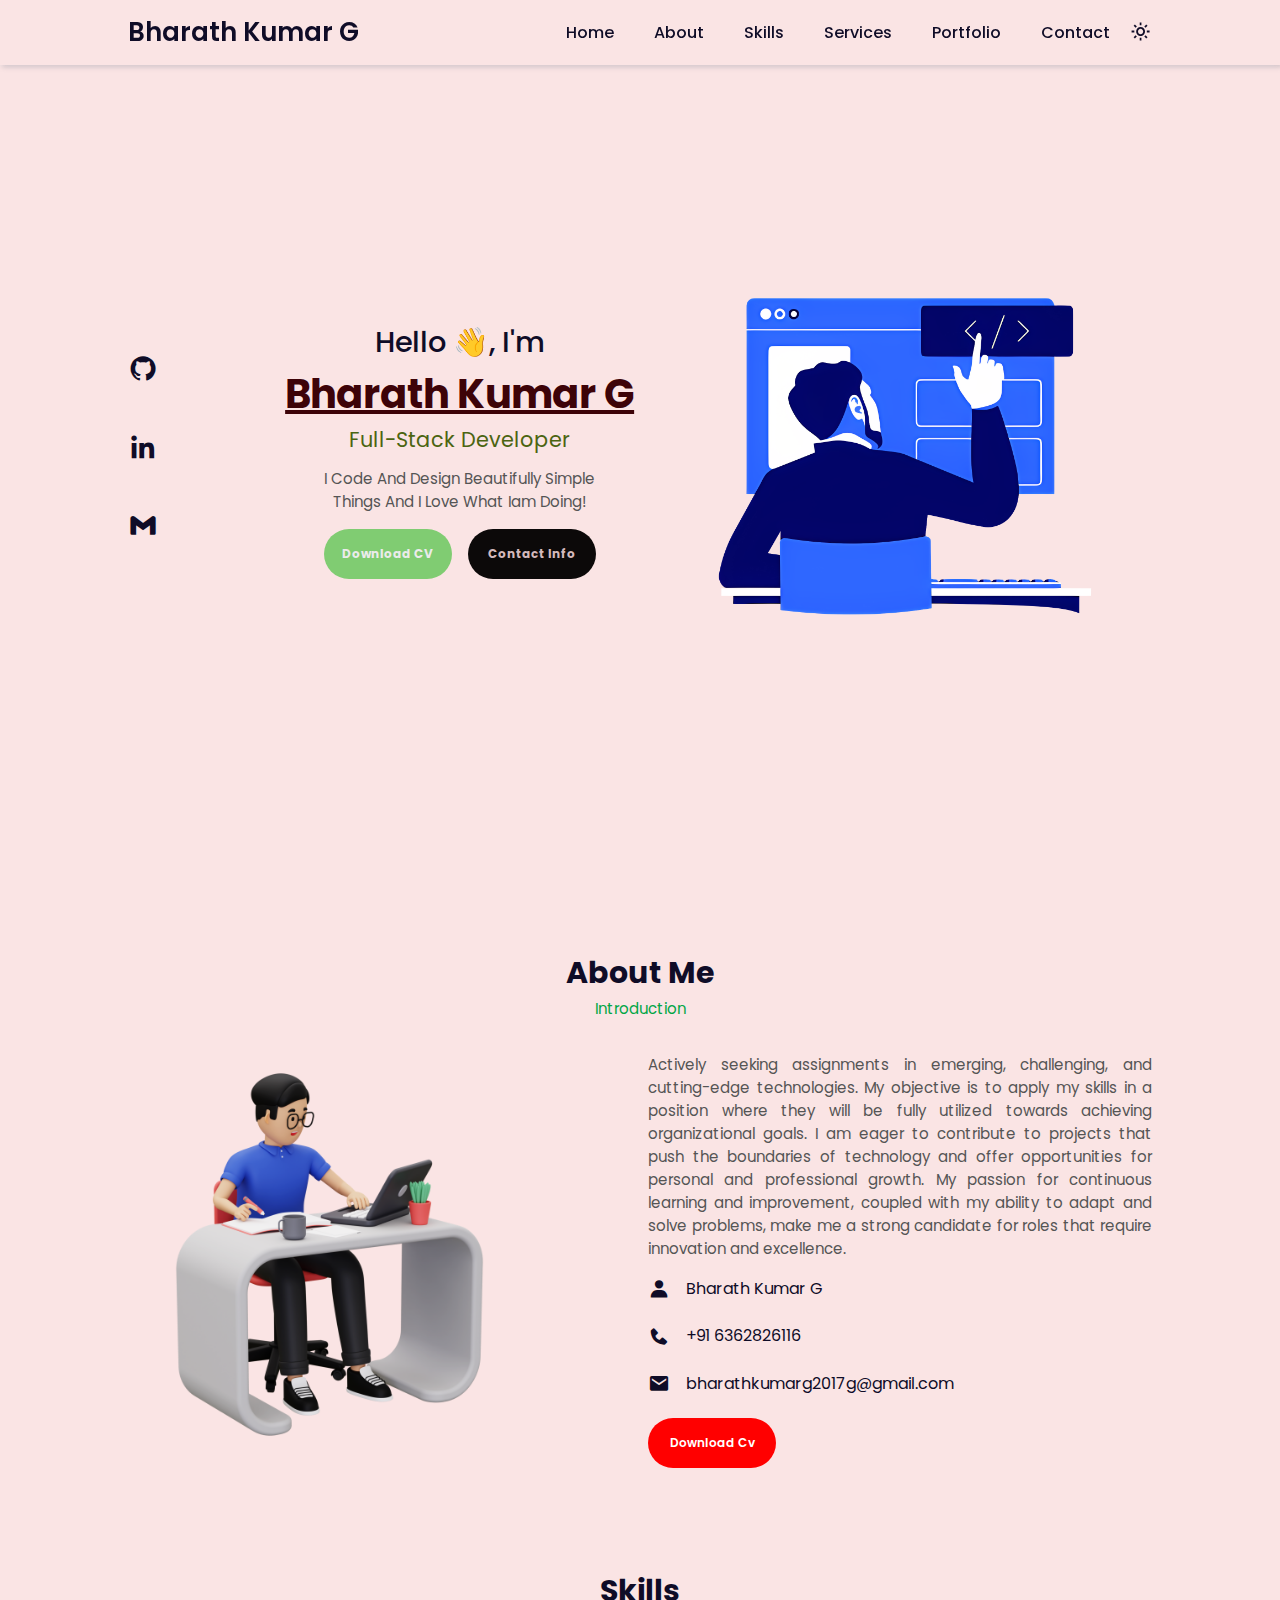
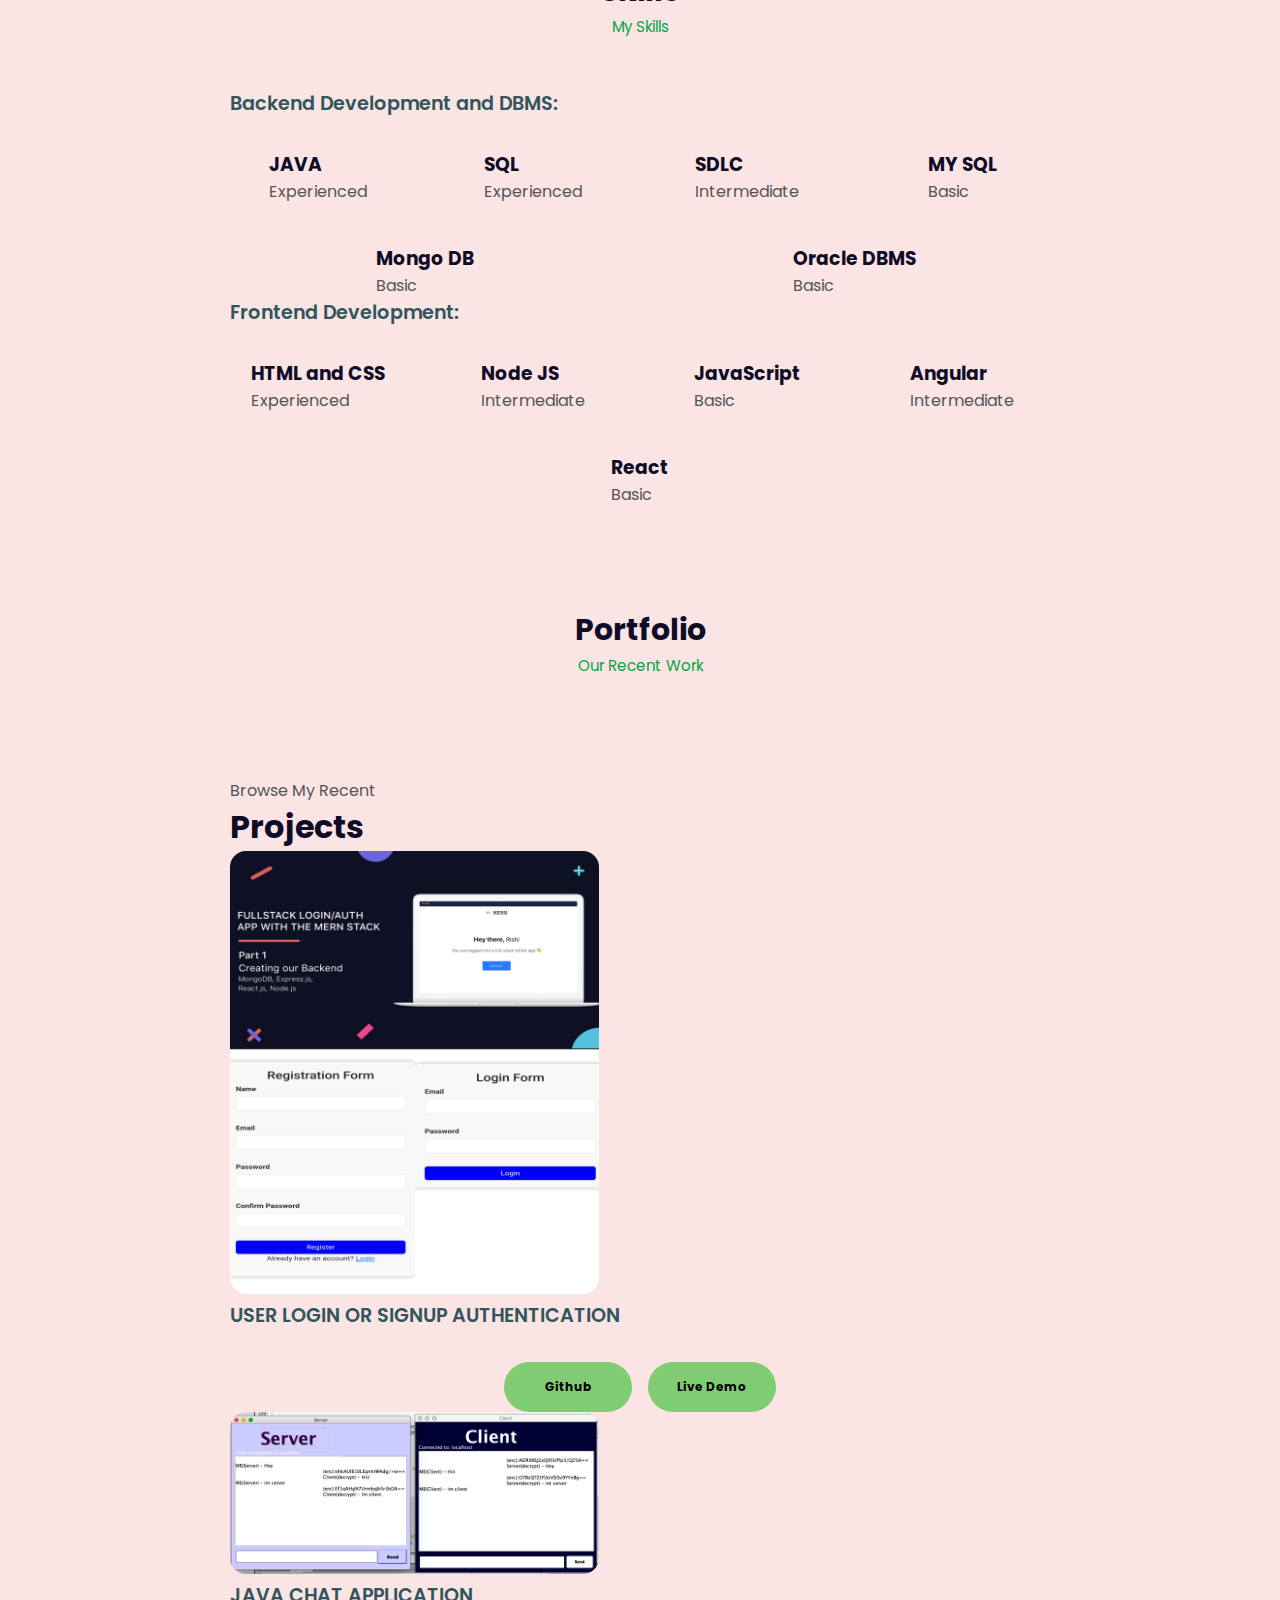
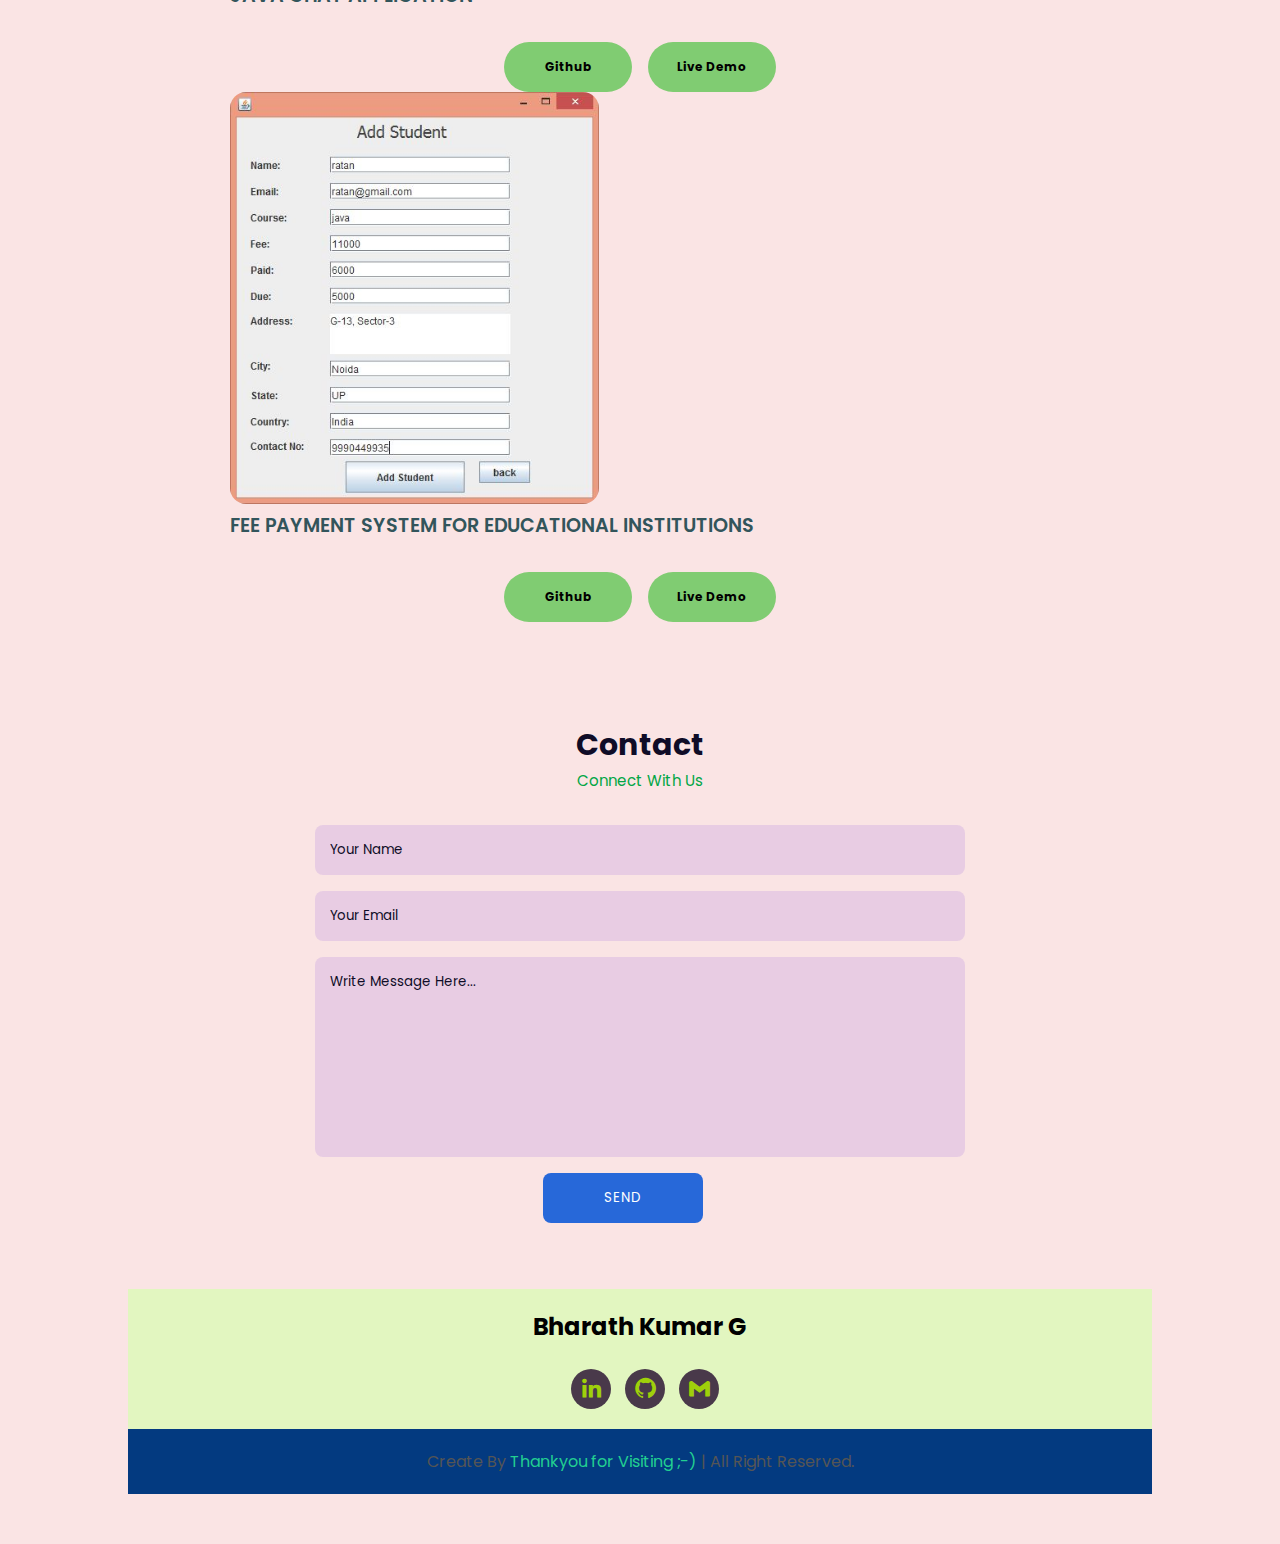
==== index.html @ 80335f88 "Update and rename home.html to index.html" ====
<!DOCTYPE html>
<html lang="en">
  <head>
    <meta charset="UTF-8" />
    <meta http-equiv="X-UA-Compatible" content="IE=edge" />
    <meta name="viewport" content="width=device-width, initial-scale=1.0" />
    <title>Bharath Kumar G - Portfolio</title>
    <link rel="icon" href="./assets/header logo.png">
    <!-- Link To CSS -->
    <link rel="stylesheet" href="./style.css" />
    <link rel="stylesheet" href="./mediaqueries.css">
    <!-- Box Icons -->
    <link
      rel="stylesheet"
      href="https://cdn.jsdelivr.net/npm/boxicons@latest/css/boxicons.min.css"
    />
  </head>
  <body>
    <!-- Navbar -->
    <header>
      <a href="#" class="logo">Bharath Kumar G</a>

      <div class="bx bx-menu" id="menu-icon"></div>

      <ul class="navbar">
        <li><a href="#home">Home</a></li>
        <li><a href="#about">About</a></li>
        <li><a href="#skills">Skills</a></li>
        <li><a href="#services">Services</a></li>
        <li><a href="#portfolio">Portfolio</a></li>
        <li><a href="#contact">Contact</a></li>
        <div class="bx bx-sun" id="darkmode"></div>
      </ul>
    </header>
    <!-- Home -->

    <section class="home" id="home">
      <div class="social">
        <a href="https://github.com/BharathKG3366" target="_blank"><i class="bx bxl-github"></i></a>
        <a href="https://www.linkedin.com/in/bharath-kumar-g-117884292" target="_blank"><i class="bx bxl-linkedin"></i></a>
        <a href="mailto:bharathkumarg2017g@gmail.com" target="_blank"><i class="bx bxl-gmail"></i></a>
      </div>
      <div class="home-img">
        <img src="./assets/home about.png" alt="" />
      </div>
      <div class="home-text">
        <span>Hello 👋, I'm</span>
        <h1>Bharath Kumar G </h1>
        <h2>Full-Stack Developer</h2>
        <p>
          I Code And Design Beautifully Simple  <br />
          Things And I Love What Iam Doing! <br />
        
        </p>
        <div class="btn-container">
            <button
              class="btn btn-color-2"
              onclick="window.open('./assets/Bharath Kumar G.pdf')"
            >
              Download CV
            </button>
            <button class="btn btn-color-1" onclick="location.href='./#contact'">
              Contact Info
            </button>
          </div>
      </div>
    </section>
    <!-- About -->
    <section class="about" id="about">
      <div class="heading">
        <h2>About Me</h2>
        <span>Introduction</span>
      </div>
      <!-- About Content -->
      <div class="about-container">
        <div class="about-img">
          <img src="./assets/121.png.png" alt="" />
        </div>
        <div class="about-text">
          <p>
            Actively seeking assignments in emerging, challenging, and cutting-edge technologies. My objective is to apply my skills in a position where they will be fully utilized towards achieving organizational goals. I am eager to contribute to projects that push the boundaries of technology and offer opportunities for personal and professional growth. My passion for continuous learning and improvement, coupled with my ability to adapt and solve problems, make me a strong candidate for roles that require innovation and excellence.
          </p>
          <div class="information">
            <!-- Box 1 -->
            <div class="info-box">
              <i class="bx bxs-user"></i>
              <span>Bharath Kumar G</span>
            </div>
            <!-- Box 2 -->
            <div class="info-box">
              <i class="bx bxs-phone"></i>
              <span>+91 6362826116</span>
            </div>
            <!-- Box 3 -->
            <div class="info-box">
              <i class="bx bxs-envelope"></i>
              <span>bharathkumarg2017g@gmail.com</span>
            </div>
          </div>
          <a onclick="window.open('./assets/Bharath Kumar G.pdf')" class="btn">Download Cv</a>
        </div>
      </div>
    </section>
    <!-- Skills -->
    <section class="skills" id="skills">
      <div class="heading">
        <h2>Skills</h2>
        <span>My Skills</span>
      </div>
      <!-- Skills Content -->
      <section id="experience">
        
        <div class="experience-details-container">
          <div class="about-containers">
            <div class="details-container">
              <h2 class="experience-sub-title">Backend Development and DBMS:</h2>
              <div class="article-container">
                <article>
                  
                  <div>
                    <h3>JAVA</h3>
                    <p>Experienced</p>
                  </div>
                </article>
                <article>
                  
                  <div>
                    <h3>SQL</h3>
                    <p>Experienced</p>
                  </div>
                </article>
                <article>
                  
                  <div>
                    <h3>SDLC</h3>
                    <p>Intermediate</p>
                  </div>
                </article>
                <article>
                  
                  <div>
                    <h3>MY SQL</h3>
                    <p>Basic</p>
                  </div>
                </article>
                <article>
                 
                  <div>
                    <h3>Mongo DB</h3>
                    <p>Basic</p>
                  </div>
                </article>
                <article>
                  
                  <div>
                    <h3>Oracle DBMS</h3>
                    <p>Basic</p>
                  </div>
                </article>
              </div>
            </div>
            <div class="details-container">
              <h2 class="experience-sub-title">Frontend Development:</h2>
              <div class="article-container">
                <article>
                  
                  <div>
                    <h3>HTML and CSS</h3>
                    <p>Experienced</p>
                  </div>
                </article>
                <article>
                  
                  <div>
                    <h3>Node JS</h3>
                    <p>Intermediate</p>
                  </div>
                </article>
                <article>
                  
                  <div>
                    <h3>JavaScript</h3>
                    <p>Basic</p>
                  </div>
                </article>
                <article>
                  
                  <div>
                    <h3>Angular</h3>
                    <p>Intermediate</p>
                  </div>
                </article>
                <article>
                 
                  <div>
                    <h3>React</h3>
                    <p>Basic</p>
                  </div>
                </article>
              </div>
            </div>
          </div>
        </div>
      
    </section>
    <!-- Portfolio -->
    <section class="portfolio" id="portfolio">
      <div class="heading">
        <h2>Portfolio</h2>
        <span>Our Recent Work</span>
      </div>
    </section>
    <section id="projects">
      <p class="section__text__p1">Browse My Recent</p>
      <h1 class="title">Projects</h1>
      <div class="experience-details-container">
        <div class="about-containers">
          <div class="details-container color-container">
            <div class="article1-container">
              <img
                src="./assets/project-1.png"
                alt="Project 1"
                class="project-img"
              />
            </div>
            <h2 class="experience-sub-title">USER LOGIN OR SIGNUP AUTHENTICATION</h2>
            <div class="btn-container">
              <button
                class="btn btn-color-2 project-btn"
                onclick="location.href='https://github.com/'"
              >
                Github
              </button>
              <button
                class="btn btn-color-2 project-btn"
                onclick="location.href='https://github.com/'"
              >
                Live Demo
              </button>
            </div>
          </div>
          <div class="details-container color-container">
            <div class="article1-container">
              <img
                src="./assets/project-2.png"
                alt="Project 2"
                class="project-img"
              />
            </div>
            <h2 class="experience-sub-title">JAVA CHAT APPLICATION</h2>
            <div class="btn-container">
              <button
                class="btn btn-color-2 project-btn"
                onclick="location.href='https://github.com/'"
              >
                Github
              </button>
              <button
                class="btn btn-color-2 project-btn"
                onclick="location.href='https://github.com/'"
              >
                Live Demo
              </button>
            </div>
          <div class="details-container color-container">
            <div class="article1-container">
              <img
                src="./assets/project-3.png"
                alt="Project 3"
                class="project-img"
              />
            </div>
            <h2 class="experience-sub-title">FEE PAYMENT SYSTEM FOR EDUCATIONAL INSTITUTIONS</h2>
            <div class="btn-container">
              <button
                class="btn btn-color-2 project-btn"
                onclick="location.href='https://github.com/'"
              >
                Github
              </button>
              <button
                class="btn btn-color-2 project-btn"
                onclick="location.href='https://github.com/'"
              >
                Live Demo
              </button>
            </div>
          </div>
      </div>
    </section>
    <!-- Contact -->
    <section class="contact" id="contact">
      <div class="heading">
        <h2>Contact</h2>
        <span>Connect With Us</span>
      </div>
      <div class="contact-form">
        <form action="">
          <input type="text" placeholder="Your Name" />
          <input type="email" name="" id="" placeholder="Your Email" />
          <textarea
            name=""
            id=""
            cols="30"
            rows="10"
            placeholder="Write Message Here..."
          ></textarea>
          <input type="button" value="Send" class="contact-button" />
        </form>
      </div>
    </section>
    <!-- Footer -->
    <div class="footer">
      <h2>Bharath Kumar G</h2>
      <div class="footer-social">
        <a href="#"><i class="bx bxl-linkedin"></i></a>
        <a href="#"><i class="bx bxl-github"></i></a>
        <a href="#"><i class="bx bxl-gmail"></i></a>
      </div>
    </div>
    <!-- Copyright -->
    <div class="copyright">
      <p>Create By <a href="">Thankyou for Visiting ;-)</a> | All Right Reserved.</p>
    </div>

    <!-- Link To JS -->
    <script src="./script.js"></script>
  </body>
</html>
---- style.css ----
/* Google Fonts */
@import url("https://fonts.googleapis.com/css2?family=Poppins:wght@200;300;400;500;600;700&display=swap");
@import url("https://fonts.googleapis.com/css2?family=Poppins:wght@300;400;500;600&display=swap");


* {
  margin: 0;
  padding: 0;
  box-sizing: border-box;
  list-style: none;
  text-decoration: none;
  scroll-behavior: smooth;
  scroll-padding-top: 2rem;
  font-family: "Poppins", sans-serif;
}


body {
  font-family: "Poppins", sans-serif;
}

html {
  scroll-behavior: smooth;
}

p {
  color: rgb(85, 85, 85);
}

:root {
  --main-color: #033a80;
  --bg-color: #fae4e4;
  --text-color: #0f0c27;
  --hover: hsl(260, 100%, 51%);
 
  --big-font: 3.2rem;
  --medium-font: 1.8rem;
  --p-font: 0.941rem;
}
section {
  padding: 50px 10%;
}
body.active {
  --text-color: #fff;
  --bg-color: #0f0c27;
}
body {
  background: var(--bg-color);
  color: var(--text-color);
}
*::selection {
  color: var(--bg-color);
  background: var(--main-color);
}
.heading {
  text-align: center;
}
.heading h2 {
  font-size: 30px;
}
 
.heading span {
  font-size: var(--p-font);
  color: rgb(2, 166, 70);
}
header {
  position: fixed;
  width: 100%;
  top: 0;
  right: 0;
  z-index: 1000;
  display: flex;
  align-items: center;
  justify-content: space-between;
  background: var(--bg-color);
  padding: 13px 10%;
  transition: 0.2s;
  box-shadow: -3px -3px 7px #ffffff73,
				2px 2px 5px rgba(94, 104, 121, 0.288);
}
header.shadow {
  box-shadow: 0 0 4px rgb(14 55 54 / 15%);
}
.logo {
  font-size: 1.61rem;
  font-weight: 600;
  color: var(--text-color);
}
.navbar {
  display: flex;
}
.navbar a {
  font-size: 1rem;
  padding: 10px 20px;
  color: var(--text-color);
  font-weight: 500;
}
.navbar a:hover {
  color: var(--hover);
  font-size: 1.1rem;
}
#menu-icon {
  font-size: 24px;
  cursor: pointer;
  z-index: 10001;
  display: none;
}
#darkmode {
  font-size: 22px;
  cursor: pointer;
}
.home {
  position: relative;
  width: 100%;
  min-height: 100vh;
  display: grid;
  grid-template-columns: 0.2fr 1fr 1fr;
  align-items: center;
  gap: 1rem;
  justify-content: center;
}
.home-img {
  order: 3;
}
.home-img img {
  width: 90%;
}
.home-text{
    align-self: center;
    text-align: center;

}
.home-text span {
  font-size: var(--medium-font);
  font-weight: 500;
}
.home-text h1 {
  font-size: 40px;
  text-decoration: underline;
  color: #3d0308;
  
}

.home-text h2 {
  font-size: 1.3rem;
  font-weight: 400;
  color: rgb(75, 100, 17);
}
.home-text p {
  font-size: var(--p-font);
  font-weight: 400;
  margin: 0.7rem 0 1rem;
}
.social {
  display: flex;
  flex-direction: column;
  display: flex;
  justify-content: center;
  margin-top: 1rem;
  gap: 1rem;
  
}
.social a {
  margin-bottom: 1rem;
  font-size: 30px;
  color: var(--text-color);
  
  
}
.social a:hover {
    font-size: 35px;
  color: var(--hover);
}


.btn {
  display: flex;
  justify-content: center;
  background: red;
  color: #fff;
  padding: 0.7rem 1.3rem;
  border-radius: 0.5rem;
  font-size: 12px;
  font-weight: bold;
}
.btn:hover {
  background: blue;
}

/* BUTTONS */

.btn-container {
    display: flex;
    justify-content: center;
    gap: 1rem;
  }
  
  .btn {
    font-weight: 600;
    transition: all 300ms ease;
    padding: 1rem;
    width: 8rem;
    border-radius: 2rem;
  }
  
  .btn-color-1,
  .btn-color-2 {
    
    font-size: 12px;
    font-weight: bold;
    
  }
  
  .btn-color-1:hover,
  .btn-color-2:hover {
    cursor: pointer;
    
  }
  
  .btn-color-1{
    background: rgb(12, 9, 9);
    color: #d4b9bc;
    border: none;
    
  }
  
  .btn-color-1:hover {
    background: rgb(6, 154, 180);
    color: #220656;
  }
  
  .btn-color-2 {
    background: rgb(128, 204, 114);
    border-radius: 12px red;
    color: #ebebeb;
    border: none;
  }
  
  .btn-color-2:hover {
    background: rgb(66, 31, 12);
    color: #6b353a;
  }
  
  .btn-container {
    gap: 1rem;
  }
 

.about-container {
  display: grid;
  grid-template-columns: repeat(2, 1fr);
  gap: 1rem;
  margin-top: 2rem;
}
 
.about-img img {
  width: 80%;
  border-radius: 0.5rem;
}
.about-text p {
  font-size: var(--p-font);
  font-weight: 400;
  text-align: justify;
}
.information {
  margin: 1rem 0 1.4rem;
}
.information .info-box {
  display: flex;
  align-items: center;
  margin-bottom: 1.4rem;
}
.information .info-box .bx {
  font-size: 22px;
}
.information .info-box span {
  font-weight: 400;
  margin-left: 1rem;
}

/*exp skills*/
#experience {
  position: relative;
}

.experience-sub-title {
  color: rgb(236, 108, 108);
  font-weight: 700;
  font-size: 1.75rem;
  margin-bottom: 2rem;
}

.experience-details-container {
  display: flex;
  justify-content: center;
  flex-direction: column;
}

.article-container {
  display: flex;
  text-align: initial;
  flex-wrap: wrap;
  flex-direction: row;
  gap: 2.5rem;
  justify-content: space-around;
}

article {
  display: flex;
  width: 10rem;
  justify-content: space-around;
  gap: 0.5rem;
}

article .icon {
  cursor: default;
}

/* PROJECTS SECTION */

#projects {
  position: relative;
}

.article1-container {
  position: relative;
}
.experience-sub-title {
  color: rgb(50, 85, 91);
  font-weight: 600;
  font-size: 1.2rem;
  margin-bottom: 2rem;
}

.project-img {
  border-radius: 1rem;
  width: 45%;
  height: 45%;
}

.project-title {
  margin: 1rem;
  color: black;
}

.project-btn {
  color: black;
  border-color: rgb(163, 163, 163);
}

/*eeeeee*/
.contact-form {
  display: grid;
  place-items: center;
  margin-top: 2rem;
}
.contact-form form {
  display: flex;
  flex-direction: column;
  width: 650px;
}
form input,
textarea {
  padding: 15px;
  border-radius: 0.5rem;
  width: 100%;
  border: none;
  outline: none;
  background: hsla(260, 100%, 44%, 0.1);
  margin-bottom: 1rem;
  color: var(--text-color);
}
form input::placeholder,
textarea::placeholder {
  color: var(--text-color);
}
form textarea {
  resize: none;
  height: 200px;
}
.contact-button {
  width: 160px;
  cursor: pointer;
  background: #2768d9;
  color: #fff;
  justify-content: center;
  text-transform: uppercase;
  letter-spacing: 1px;
  margin-left: 35%;
}
.contact-button:hover {
  background: var(--hover);
}
.footer {
  display: grid;
  place-items: center;
  padding: 20px;
  background: #e2f6c0;
  color: #000;
}
.footer h2 {
  font-size: 1.5rem;
  margin-bottom: 1.6rem;
}
.footer-social a i{
  color: rgb(159, 208, 10);
  font-size: 25px;
  margin-left: 10px;
  text-align: center;
  line-height: 40px;
  background-color: #49394a;
  border-radius: 50%;
  width: 40px;
  height: 40px;
}
.copyright {
  padding: 20px;
  background: var(--main-color);
  text-align: center;
  color: #f4c8ed;
}
.copyright a{
  color: #22cf91;
}
/* Making Responsive */
@media (max-width: 991px) {
  header {
    padding: 18px 4%;
  }
  section {
    padding: 50px 4%;
  }
}
@media (max-width: 881px) {
  :root {
    --big-font: 2.7rem;
    --medium-font: 1.4rem;
  }
}
@media (max-width: 768px) {
  :root {
    --big-font: 2.4rem;
    --medium-font: 1.2rem;
  }
  header {
    padding: 11px 4%;
  }
  #menu-icon {
    display: initial;
    color: var(--text-color);
  }
  header .navbar {
    position: absolute;
    top: -500px;
    left: 0;
    right: 0;
    display: flex;
    flex-direction: column;
    background: var(--bg-color);
    box-shadow: 0 4px 4px rgb(0 0 0 / 10%);
    transition: 0.2s ease;
    text-align: center;
  }
  .navbar.active {
    top: 100%;
  }
  .navbar a {
    padding: 1.5rem;
    display: block;
    background: var(--bg-color);
  }
  #darkmode {
    position: absolute;
    top: 1.4rem;
    right: 2rem;
  }
  .scroll-down {
    display: none;
  }
  .home {
    grid-template-columns: 0.5fr 3fr;
  }
  .home-text {
    grid-column: 1/3;
    padding-left: 1.4rem;
  }
  .home-img {
    order: initial;
  }
  .about-container {
    grid-template-columns: 1fr;
  }
  .about-img {
    display: flex;
    justify-content: center;
  }
  .skills-container {
    grid-template-columns: 1fr;
  }
  .skills-img img {
    padding-left: 0;
  }
  .skills-img {
    padding-top: 2rem;
    display: flex;
    justify-content: center;
  }
  .contact-form form{
    width: 300px;
  }
  .contact-button{
    margin-left: 25%;
  }
}
@media (max-width: 340px) {
  :root {
    --big-font: 1.7rem;
    --medium-font: 1.1rem;
  }
  .home-text span {
    font-size: 1rem;
  }
  .home-text h2 {
    font-size: 0.9rem;
    font-weight: 500;
  }
  .information .info-box span {
    font-size: 1rem;
  }
  .portfolio-content {
    grid-template-columns: repeat(auto-fit, minmax(200px, auto));
  }
  .contact-form form{
    width: 300px;
  }
  .contact-button{
    margin-left: 25%;
  }
}
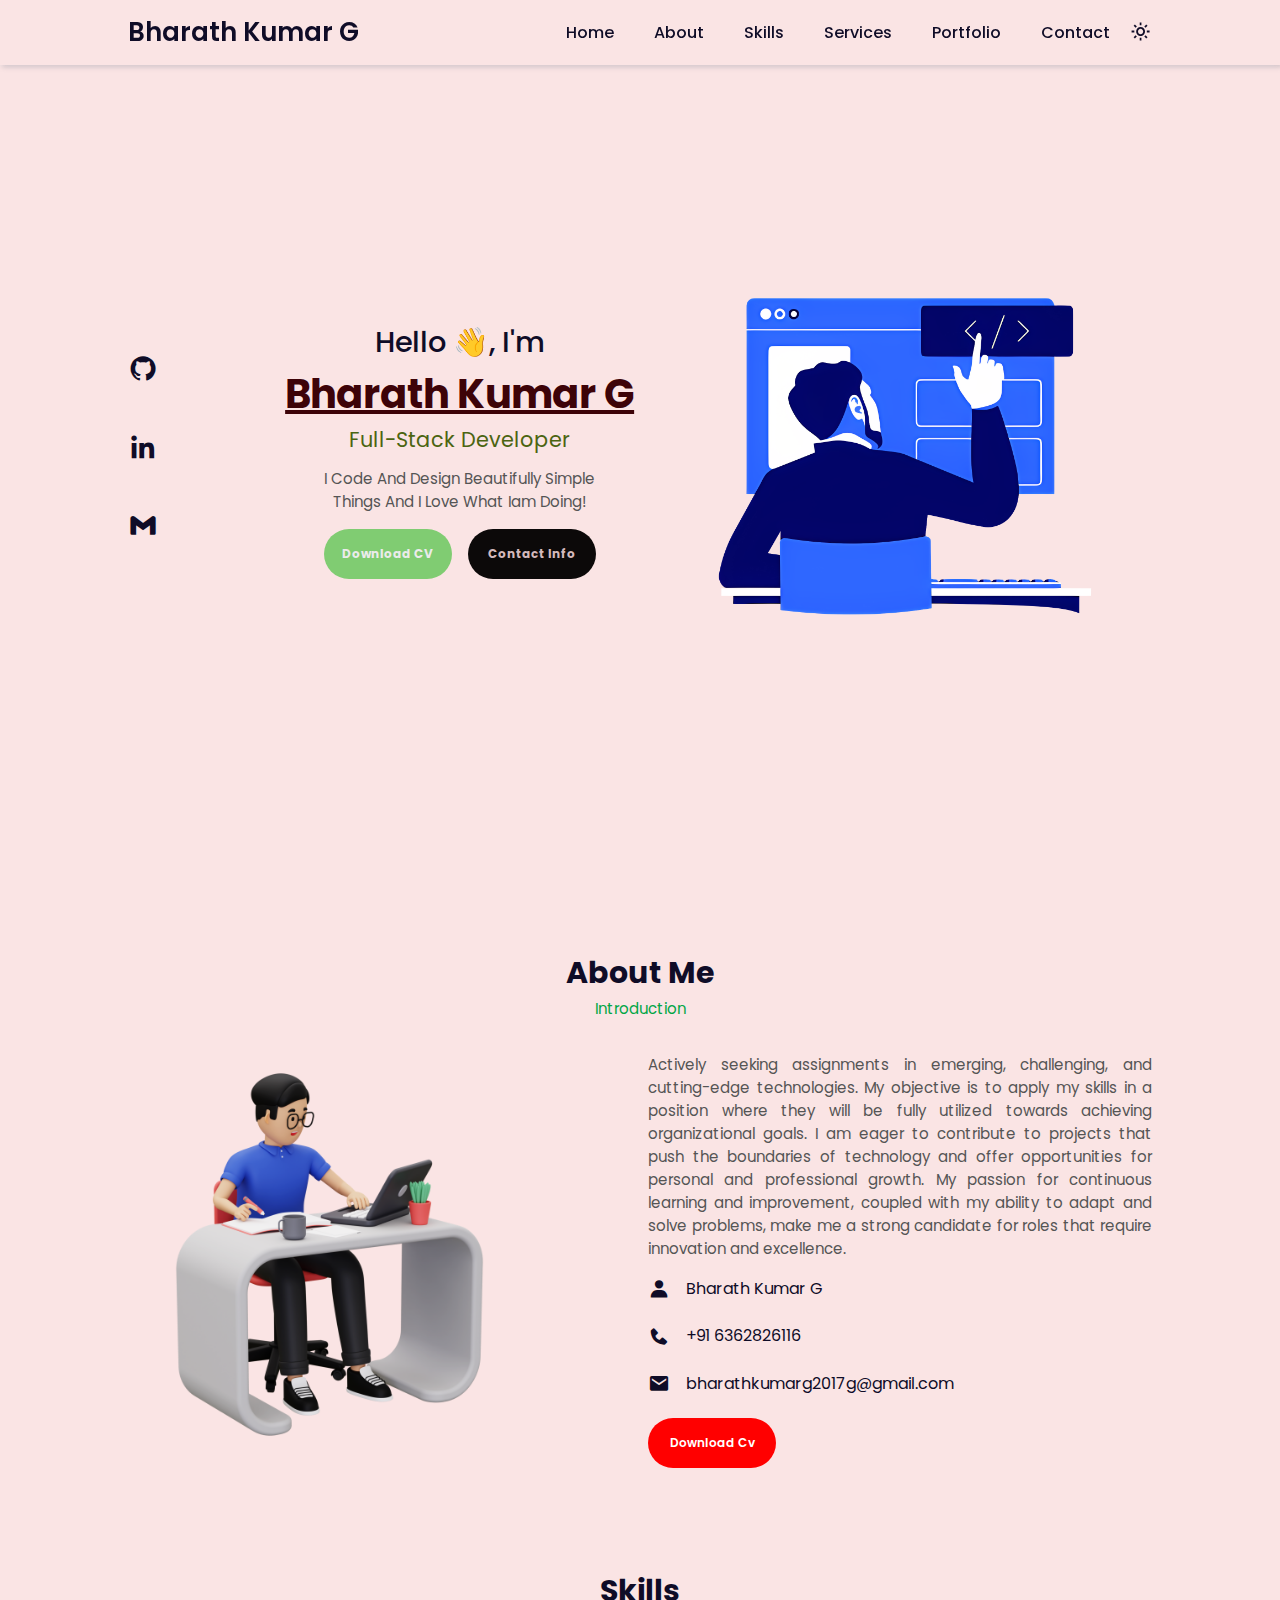
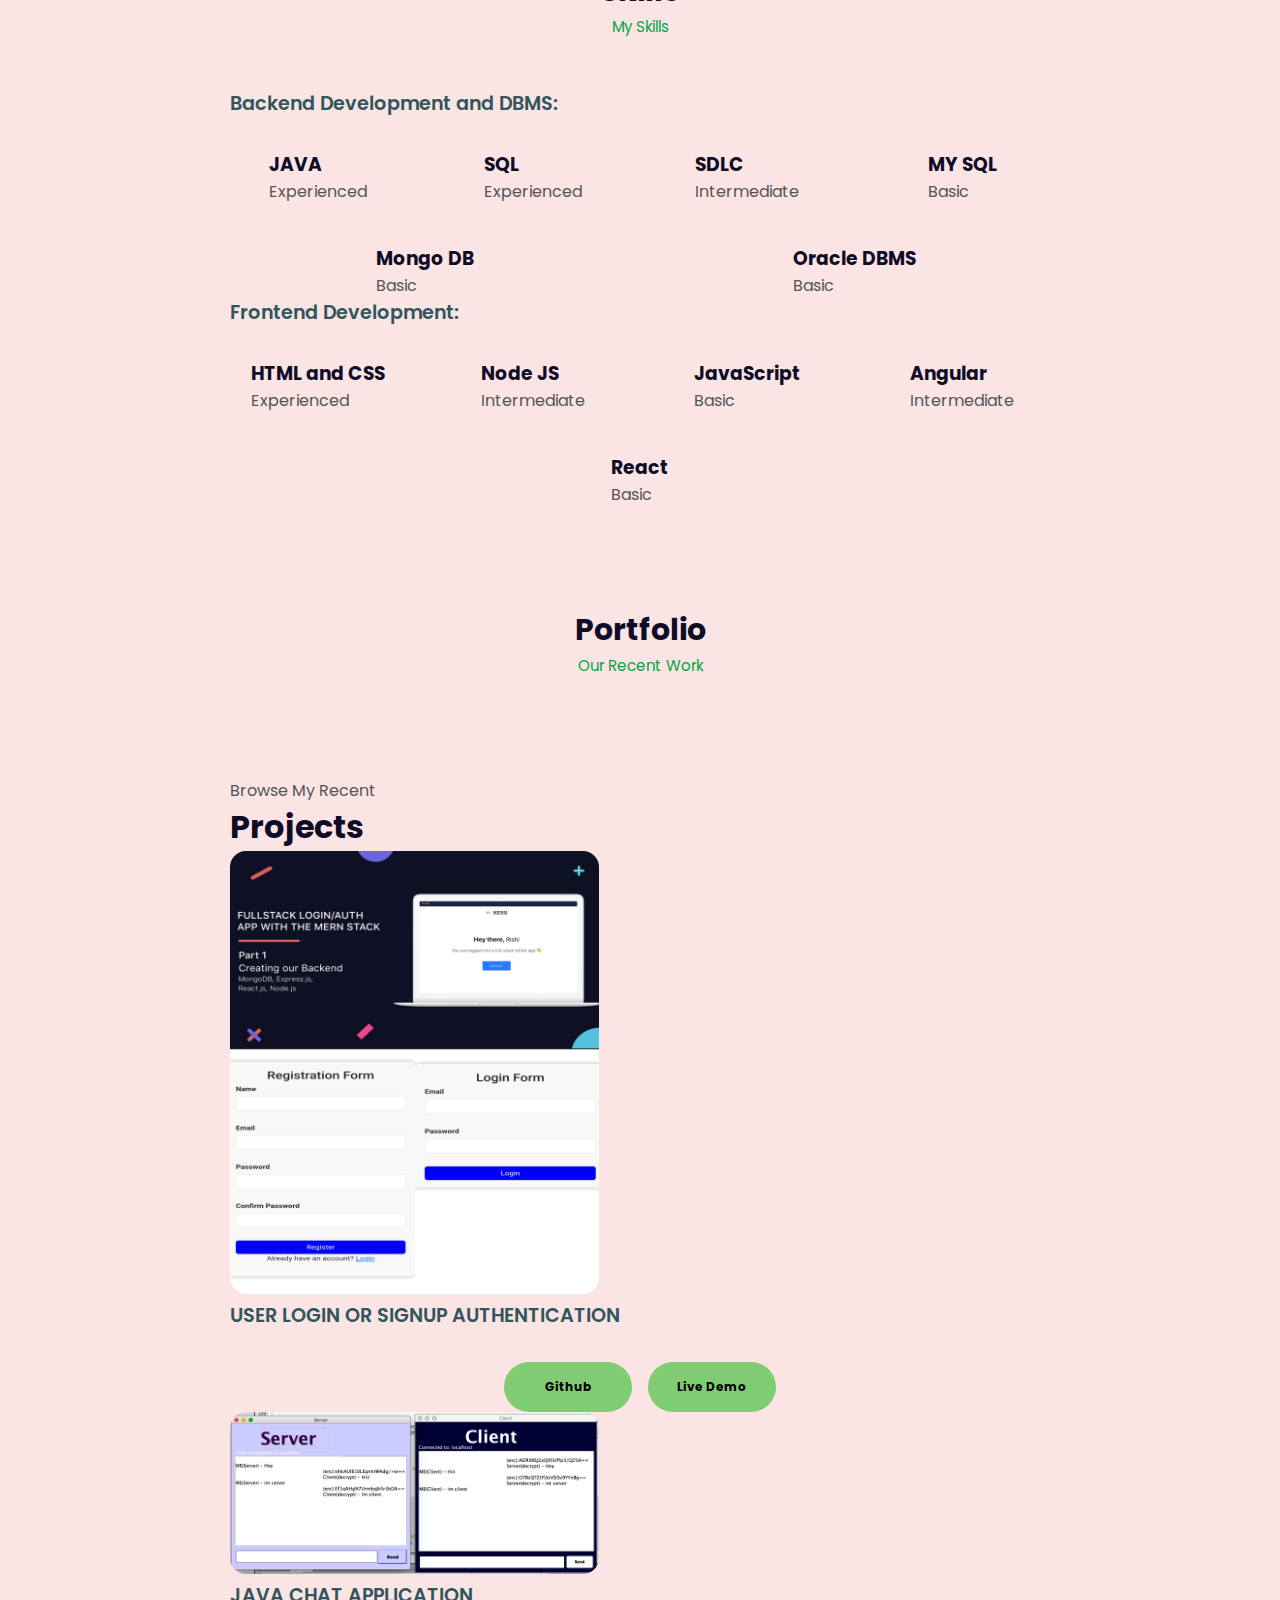
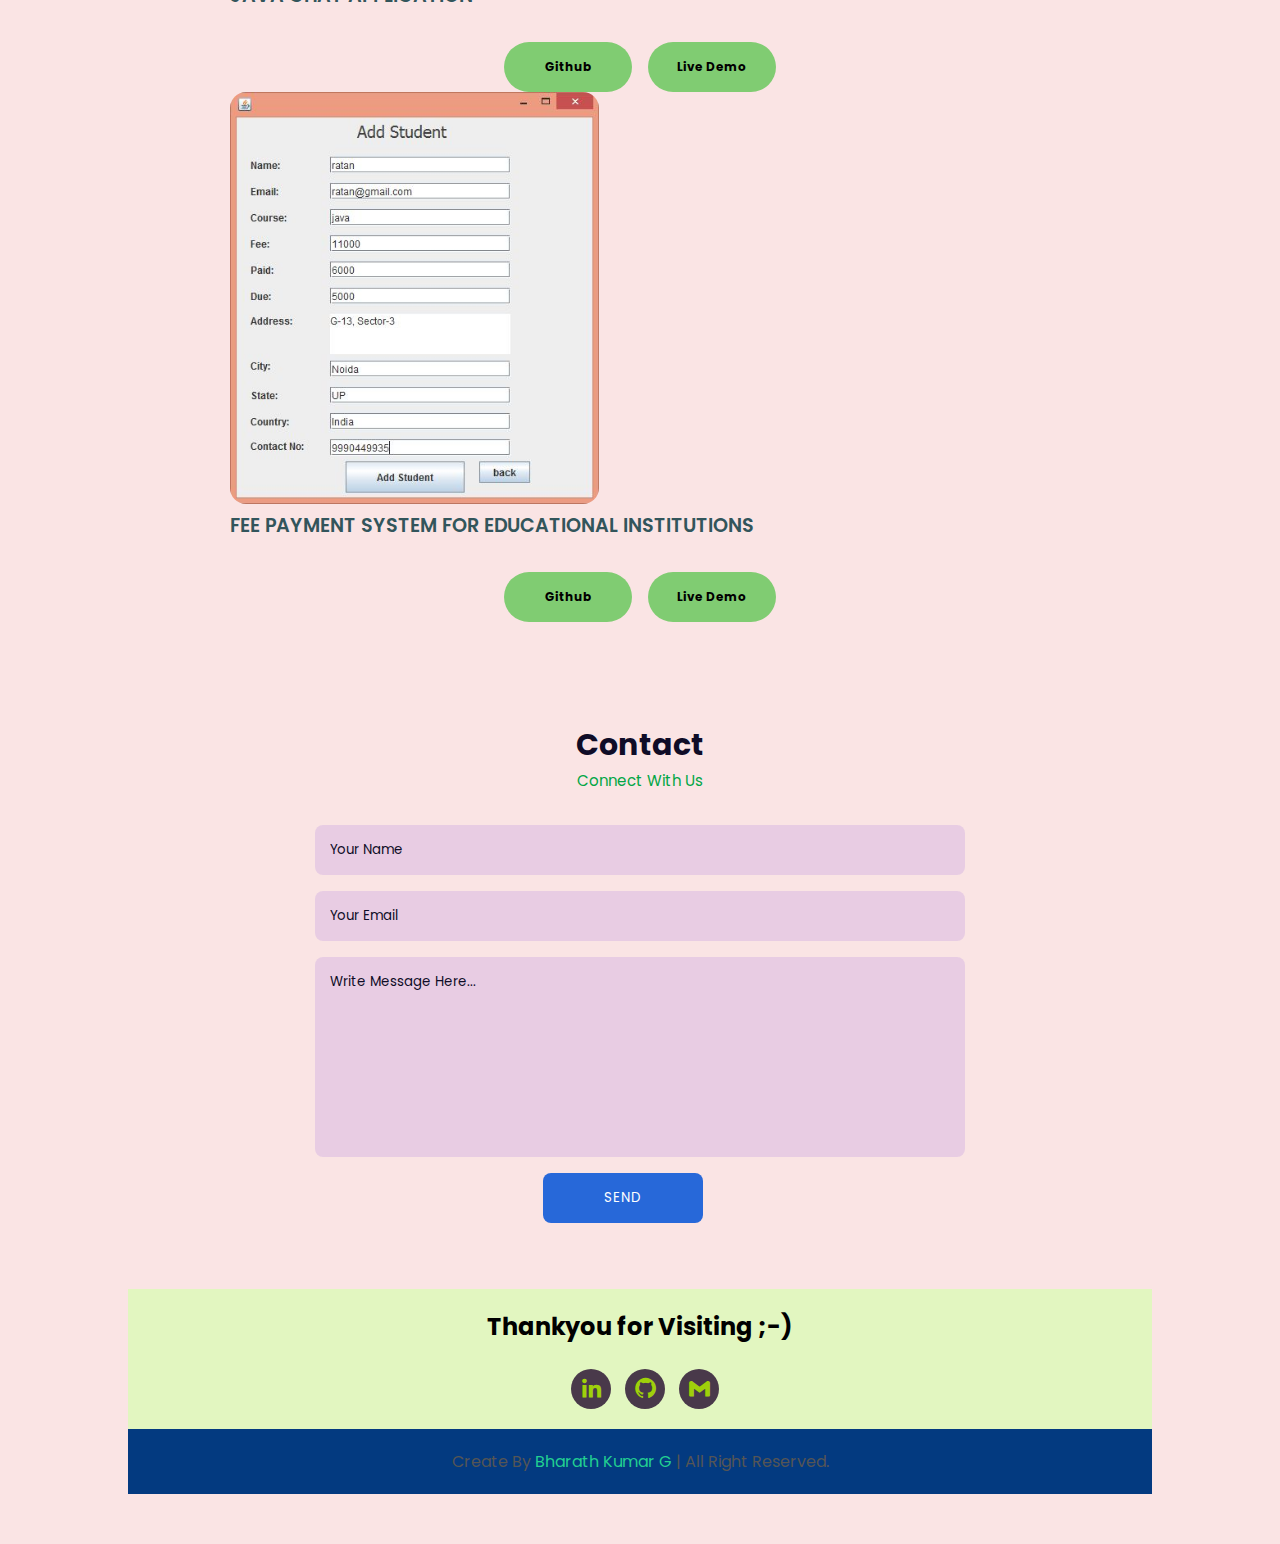
==== commit c815d90a: "Update index.html" ====
--- a/index.html
+++ b/index.html
@@ -311,16 +311,16 @@
     </section>
     <!-- Footer -->
     <div class="footer">
-      <h2>Bharath Kumar G</h2>
+      <h2>Thankyou for Visiting ;-)</h2>
       <div class="footer-social">
-        <a href="#"><i class="bx bxl-linkedin"></i></a>
-        <a href="#"><i class="bx bxl-github"></i></a>
-        <a href="#"><i class="bx bxl-gmail"></i></a>
+        <a href="https://www.linkedin.com/in/bharath-kumar-g-117884292"><i class="bx bxl-linkedin"></i></a>
+        <a href="https://github.com/BharathKG3366"><i class="bx bxl-github"></i></a>
+        <a href="mailto:bharathkumarg2017g@gmail.com"><i class="bx bxl-gmail"></i></a>
       </div>
     </div>
     <!-- Copyright -->
     <div class="copyright">
-      <p>Create By <a href="">Thankyou for Visiting ;-)</a> | All Right Reserved.</p>
+      <p>Create By <a href="">Bharath Kumar G</a> | All Right Reserved.</p>
     </div>
 
     <!-- Link To JS -->
